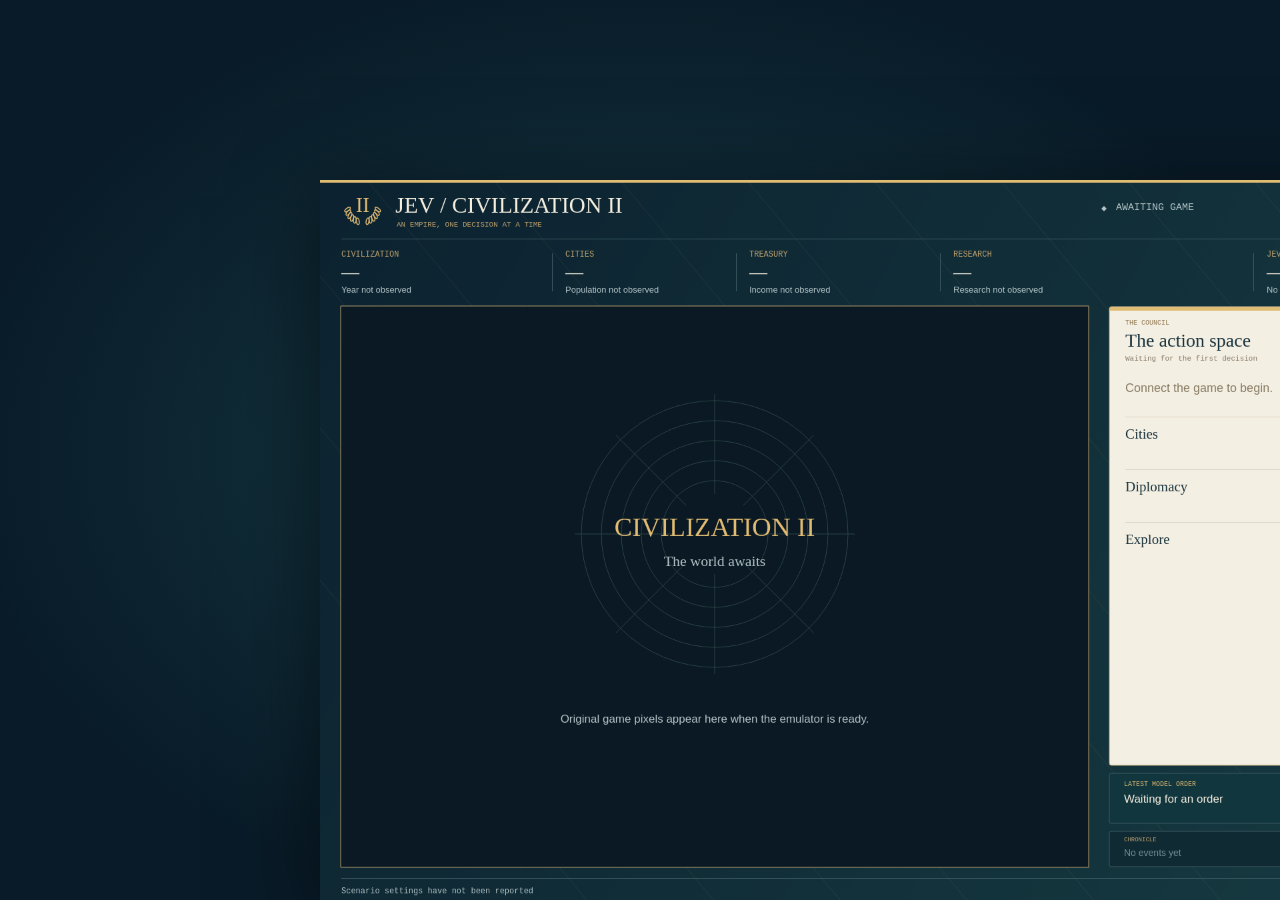
==== web/index.html @ 05e39b2a "Build local Civilization II Jev harness and live probability dashboard" ====
<!doctype html>
<html lang="en">
<head>
  <meta charset="utf-8">
  <meta name="viewport" content="width=device-width, initial-scale=1">
  <meta name="color-scheme" content="dark">
  <title>Jev / Civilization II</title>
  <link rel="stylesheet" href="/web/dashboard.css">
  <script defer src="/web/dashboard.js"></script>
</head>
<body>
  <main id="viewport" aria-label="Jev Civilization II live dashboard">
    <section id="stage" aria-label="Game and decision recording">
      <canvas id="dashboard" width="1920" height="1080" aria-label="Empire statistics, actual Jev probabilities, and recent game events"></canvas>
      <div id="game-window">
        <iframe id="game" src="/engine/runtime.html?embed=1" title="Original Civilization II game, spectator view" tabindex="-1" allow="autoplay" sandbox="allow-scripts allow-same-origin allow-pointer-lock"></iframe>
      </div>
      <nav id="controls" aria-label="Emulator controls">
        <button id="start" data-action="start" type="button"><span aria-hidden="true">▶</span> Start game</button>
        <button id="pause" data-action="pause" type="button" hidden><span aria-hidden="true">Ⅱ</span> Pause</button>
        <button id="resume" data-action="resume" type="button" hidden><span aria-hidden="true">▶</span> Resume</button>
      </nav>
      <p id="screen-reader-state" class="sr-only" aria-live="polite">Waiting for game telemetry. No model decision has been received.</p>
      <p id="control-error" class="sr-only" role="alert"></p>
    </section>
  </main>
  <noscript>This dashboard needs JavaScript to display the original game and recorded model decisions.</noscript>
</body>
</html>
---- web/dashboard.css ----
:root { color-scheme: dark; background: #091b28; font-family: Arial, Helvetica, sans-serif; }
* { box-sizing: border-box; }
html, body { width: 100%; height: 100%; margin: 0; overflow: hidden; }
body { background: radial-gradient(ellipse at center, #173d47 0%, #091b28 75%); }
#viewport { position: fixed; inset: 0; display: grid; place-items: center; }
#stage { position: relative; width: 1920px; height: 1080px; flex: none; transform-origin: center center; box-shadow: 0 24px 120px #0008; }
#dashboard { display: block; width: 1920px; height: 1080px; }
#game-window { position: absolute; left: 32px; top: 190px; width: 1120px; height: 840px; overflow: hidden; background: #071015; }
#game { border: 0; display: block; width: 100%; height: 100%; background: #071015; pointer-events: none; }
#game-window[data-hidden="true"] { visibility: hidden; }
#controls { position: absolute; right: 36px; top: 27px; display: flex; gap: 10px; }
#controls button { min-width: 160px; height: 43px; padding: 0 21px; border: 1px solid #bda26c; border-radius: 3px; color: #f5e9ce; background: #102e3a; font: 600 17px Arial, sans-serif; letter-spacing: .3px; cursor: pointer; }
#controls button span { margin-right: 8px; }
#controls button:hover:not(:disabled) { background: #304138; color: #fff5da; border-color: #e2c482; }
#controls button:focus-visible { outline: 3px solid #fcdda3; outline-offset: 4px; }
#controls button:disabled { opacity: .45; cursor: wait; }
[hidden] { display: none !important; }
.sr-only { position: absolute; width: 1px; height: 1px; padding: 0; margin: -1px; overflow: hidden; clip: rect(0,0,0,0); white-space: nowrap; border: 0; }
noscript { display: block; padding: 2rem; color: #eee1bd; }
@media (prefers-reduced-motion: reduce) { * { scroll-behavior: auto !important; } }
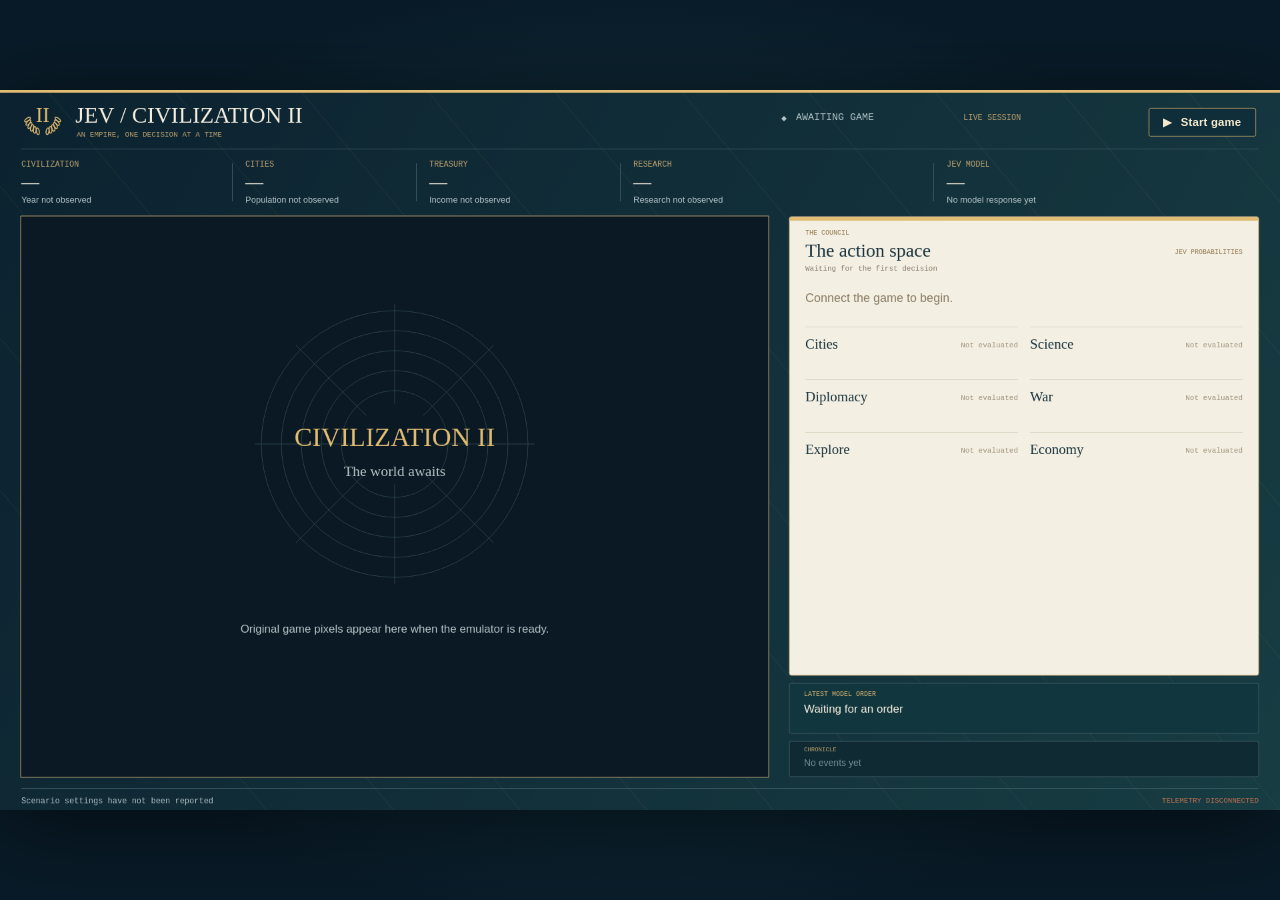
==== commit 7069b626: "Add optional WebAssembly runtime and source-bound map observations" ====
--- a/web/index.html
+++ b/web/index.html
@@ -14,6 +14,7 @@
       <canvas id="dashboard" width="1920" height="1080" aria-label="Empire statistics, actual Jev probabilities, and recent game events"></canvas>
       <div id="game-window">
         <iframe id="game" src="/engine/runtime.html?embed=1" title="Original Civilization II game, spectator view" tabindex="-1" allow="autoplay" sandbox="allow-scripts allow-same-origin allow-pointer-lock"></iframe>
+        <script>if (new URLSearchParams(location.search).get('backend') === 'modern') document.getElementById('game').src = '/engine/runtime.html?embed=1&backend=modern';</script>
       </div>
       <nav id="controls" aria-label="Emulator controls">
         <button id="start" data-action="start" type="button"><span aria-hidden="true">▶</span> Start game</button>
--- a/web/dashboard.css
+++ b/web/dashboard.css
@@ -2,7 +2,7 @@
 * { box-sizing: border-box; }
 html, body { width: 100%; height: 100%; margin: 0; overflow: hidden; }
 body { background: radial-gradient(ellipse at center, #173d47 0%, #091b28 75%); }
-#viewport { position: fixed; inset: 0; display: grid; place-items: center; }
+#viewport { position: fixed; inset: 0; display: grid; grid-template-columns: minmax(0, 1fr); grid-template-rows: minmax(0, 1fr); place-items: center; }
 #stage { position: relative; width: 1920px; height: 1080px; flex: none; transform-origin: center center; box-shadow: 0 24px 120px #0008; }
 #dashboard { display: block; width: 1920px; height: 1080px; }
 #game-window { position: absolute; left: 32px; top: 190px; width: 1120px; height: 840px; overflow: hidden; background: #071015; }
